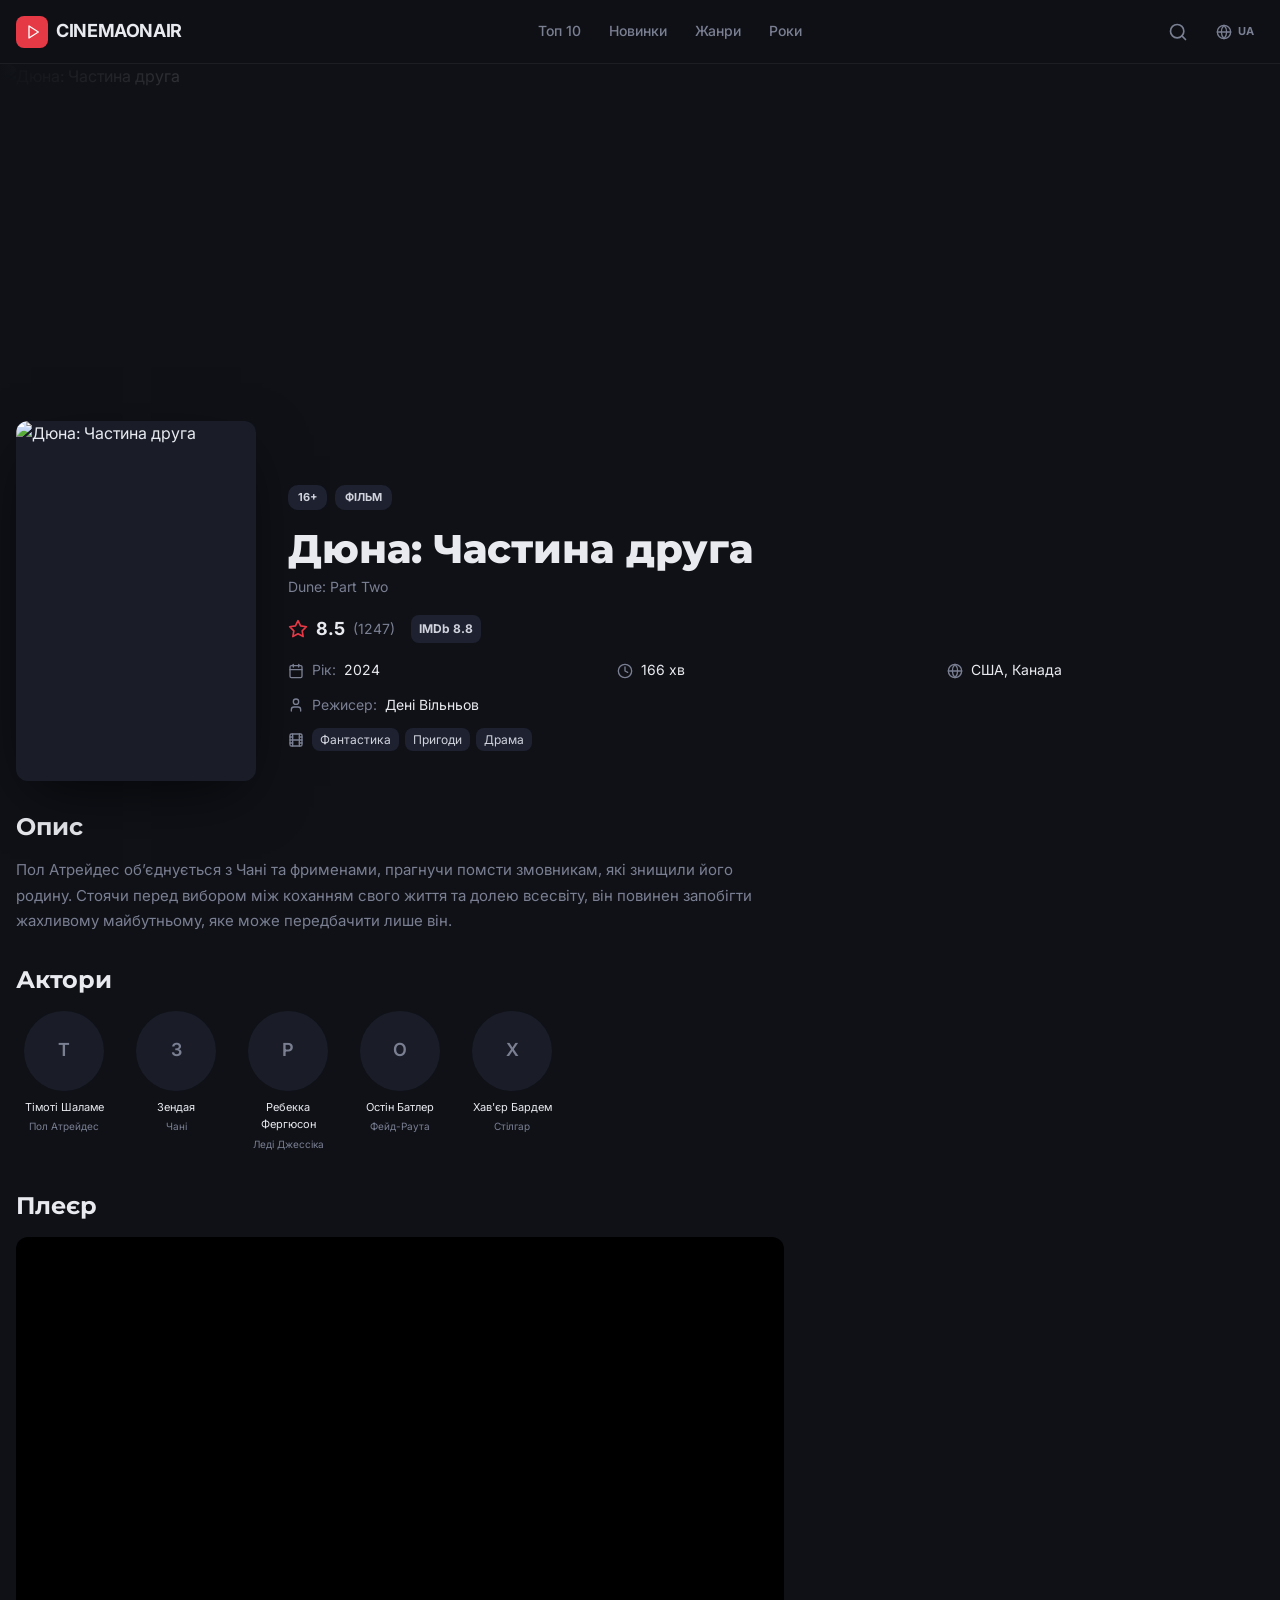
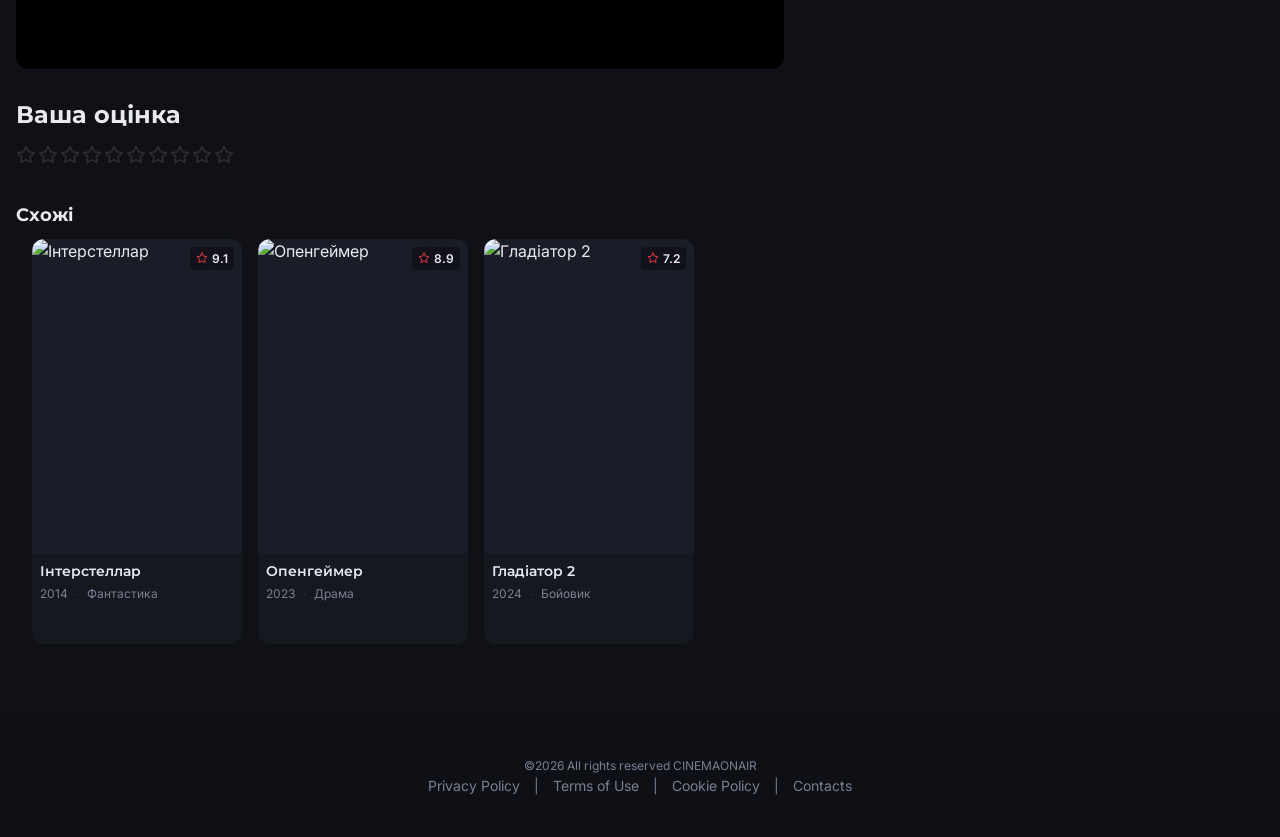
==== movie.html @ 74c62748 "Initial commit" ====
<!DOCTYPE html>
<html lang="uk">
<head>
  <meta charset="UTF-8">
  <meta name="viewport" content="width=device-width, initial-scale=1.0">
  <title>Дюна: Частина друга — CinemaUA</title>
  <meta name="description" content="Пол Атрейдес обʼєднується з Чані та фрименами, прагнучи помсти змовникам, які знищили його родину.">
  <meta property="og:image" content="https://image.tmdb.org/t/p/original/628Dep6AxEtDxjZoGP78TsOxYbK.jpg">
  <link rel="stylesheet" href="css/style.css">
</head>
<body>

<!-- SVG  -->
<svg xmlns="http://www.w3.org/2000/svg" style="display:none">
  <symbol id="icon-play" viewBox="0 0 24 24" fill="none" stroke="currentColor" stroke-width="2" stroke-linecap="round" stroke-linejoin="round"><polygon points="6 3 20 12 6 21 6 3"/></symbol>
  <symbol id="icon-star" viewBox="0 0 24 24" fill="none" stroke="currentColor" stroke-width="2" stroke-linecap="round" stroke-linejoin="round"><polygon points="12 2 15.09 8.26 22 9.27 17 14.14 18.18 21.02 12 17.77 5.82 21.02 7 14.14 2 9.27 8.91 8.26 12 2"/></symbol>
  <symbol id="icon-bookmark" viewBox="0 0 24 24" fill="none" stroke="currentColor" stroke-width="2" stroke-linecap="round" stroke-linejoin="round"><path d="m19 21-7-4-7 4V5a2 2 0 0 1 2-2h10a2 2 0 0 1 2 2v16z"/></symbol>
  <symbol id="icon-share" viewBox="0 0 24 24" fill="none" stroke="currentColor" stroke-width="2" stroke-linecap="round" stroke-linejoin="round"><circle cx="18" cy="5" r="3"/><circle cx="6" cy="12" r="3"/><circle cx="18" cy="19" r="3"/><line x1="8.59" x2="15.42" y1="13.51" y2="17.49"/><line x1="15.41" x2="8.59" y1="6.51" y2="10.49"/></symbol>
  <symbol id="icon-calendar" viewBox="0 0 24 24" fill="none" stroke="currentColor" stroke-width="2" stroke-linecap="round" stroke-linejoin="round"><path d="M8 2v4"/><path d="M16 2v4"/><rect width="18" height="18" x="3" y="4" rx="2"/><path d="M3 10h18"/></symbol>
  <symbol id="icon-clock" viewBox="0 0 24 24" fill="none" stroke="currentColor" stroke-width="2" stroke-linecap="round" stroke-linejoin="round"><circle cx="12" cy="12" r="10"/><polyline points="12 6 12 12 16 14"/></symbol>
  <symbol id="icon-globe" viewBox="0 0 24 24" fill="none" stroke="currentColor" stroke-width="2" stroke-linecap="round" stroke-linejoin="round"><circle cx="12" cy="12" r="10"/><path d="M12 2a14.5 14.5 0 0 0 0 20 14.5 14.5 0 0 0 0-20"/><path d="M2 12h20"/></symbol>
  <symbol id="icon-user" viewBox="0 0 24 24" fill="none" stroke="currentColor" stroke-width="2" stroke-linecap="round" stroke-linejoin="round"><path d="M19 21v-2a4 4 0 0 0-4-4H9a4 4 0 0 0-4 4v2"/><circle cx="12" cy="7" r="4"/></symbol>
  <symbol id="icon-film" viewBox="0 0 24 24" fill="none" stroke="currentColor" stroke-width="2" stroke-linecap="round" stroke-linejoin="round"><rect width="18" height="18" x="3" y="3" rx="2"/><path d="M7 3v18"/><path d="M3 7.5h4"/><path d="M3 12h18"/><path d="M3 16.5h4"/><path d="M17 3v18"/><path d="M17 7.5h4"/><path d="M17 16.5h4"/></symbol>
  <symbol id="icon-chevron-right" viewBox="0 0 24 24" fill="none" stroke="currentColor" stroke-width="2" stroke-linecap="round" stroke-linejoin="round"><path d="m9 18 6-6-6-6"/></symbol>
  <symbol id="icon-search" viewBox="0 0 24 24" fill="none" stroke="currentColor" stroke-width="2" stroke-linecap="round" stroke-linejoin="round"><circle cx="11" cy="11" r="8"/><path d="m21 21-4.3-4.3"/></symbol>
  <symbol id="icon-menu" viewBox="0 0 24 24" fill="none" stroke="currentColor" stroke-width="2" stroke-linecap="round" stroke-linejoin="round"><line x1="4" x2="20" y1="12" y2="12"/><line x1="4" x2="20" y1="6" y2="6"/><line x1="4" x2="20" y1="18" y2="18"/></symbol>
</svg>

<!-- HEADER  -->
<div id="header-component"></div>

<main class="main">
  <!-- BACKDROP -->
  <div class="movie-backdrop">
    <img src="https://image.tmdb.org/t/p/original/628Dep6AxEtDxjZoGP78TsOxYbK.jpg" alt="Дюна: Частина друга">
    <div class="movie-backdrop-overlay-bt"></div>
    <div class="movie-backdrop-overlay-lr"></div>
  </div>

  <div class="container">
    <div class="movie-detail">
      <!-- Poster -->
      <div class="movie-detail-poster">
        <div class="movie-detail-poster-img">
          <img src="https://image.tmdb.org/t/p/w300/8b8R8l88Qje9dn9OE8PY05Nez7S.jpg" alt="Дюна: Частина друга">
        </div>
      </div>

      <!-- Info -->
      <div class="movie-detail-info">
        <div class="hero-badges">
          <span class="badge badge-secondary">16+</span>
          <span class="badge badge-secondary">Фільм</span>
        </div>

        <h1 class="movie-detail-title">Дюна: Частина друга</h1>
        <p class="movie-detail-original">Dune: Part Two</p>

        <!-- Rating -->
        <div class="movie-detail-rating">
          <div class="movie-detail-rating-star">
            <svg width="20" height="20" style="fill:var(--primary);color:var(--primary)"><use href="#icon-star"/></svg>
            <span class="movie-detail-rating-val">8.5</span>
            <span class="movie-detail-rating-count">(1247)</span>
          </div>
          <span class="imdb-badge">IMDb 8.8</span>
        </div>

        <!-- Meta grid -->
        <div class="movie-meta-grid">
          <div class="movie-meta-item">
            <svg width="16" height="16"><use href="#icon-calendar"/></svg>
            Рік: <span>2024</span>
          </div>
          <div class="movie-meta-item">
            <svg width="16" height="16"><use href="#icon-clock"/></svg>
            <span>166 хв</span>
          </div>
          <div class="movie-meta-item">
            <svg width="16" height="16"><use href="#icon-globe"/></svg>
            <span>США, Канада</span>
          </div>
          <div class="movie-meta-item">
            <svg width="16" height="16"><use href="#icon-user"/></svg>
            Режисер: <span>Дені Вільньов</span>
          </div>
          <div class="movie-meta-item full">
            <svg width="16" height="16"><use href="#icon-film"/></svg>
            <div class="genre-tags">
              <a href="catalog.html?genre=sci-fi" class="genre-tag">Фантастика</a>
              <a href="catalog.html?genre=adventure" class="genre-tag">Пригоди</a>
              <a href="catalog.html?genre=drama" class="genre-tag">Драма</a>
            </div>
          </div>
        </div>

        <!-- Actions 
        <div class="movie-actions">
          <a href="watch.html?id=1" class="btn btn-primary btn-lg">
            <svg width="20" height="20"><use href="#icon-play"/></svg>
            Дивитись
          </a>
          <button class="btn btn-secondary btn-lg" onclick="playTrailer('trailer1')">
            <svg width="20" height="20"><use href="#icon-play"/></svg>
            Трейлер
          </button>
          <button class="btn btn-ghost btn-icon" onclick="addBookmark(1)">
            <svg width="20" height="20"><use href="#icon-bookmark"/></svg>
          </button>
          <button class="btn btn-ghost btn-icon" onclick="shareMovie(1)">
            <svg width="20" height="20"><use href="#icon-share"/></svg>
          </button>
        </div> -->
      </div>
    </div>

    <!-- DESCRIPTION -->
    <div class="movie-description mt-8 space-y-8">
      <div>
        <h2 class="section-title" style="margin-bottom:1rem">Опис</h2>
        <p class="movie-desc-text">Пол Атрейдес обʼєднується з Чані та фрименами, прагнучи помсти змовникам, які знищили його родину. Стоячи перед вибором між коханням свого життя та долею всесвіту, він повинен запобігти жахливому майбутньому, яке може передбачити лише він.</p>
      </div>

      <!-- ACTORS -->
      <div>
        <h2 class="section-title" style="margin-bottom:1rem">Актори</h2>
        <div class="actors-scroll scrollbar-hide">
          <div class="actor-card">
            <div class="actor-photo"><div class="actor-photo-placeholder">Т</div></div>
            <p class="actor-name line-clamp-2">Тімоті Шаламе</p>
            <p class="actor-role">Пол Атрейдес</p>
          </div>
          <div class="actor-card">
            <div class="actor-photo"><div class="actor-photo-placeholder">З</div></div>
            <p class="actor-name line-clamp-2">Зендая</p>
            <p class="actor-role">Чані</p>
          </div>
          <div class="actor-card">
            <div class="actor-photo"><div class="actor-photo-placeholder">Р</div></div>
            <p class="actor-name line-clamp-2">Ребекка Фергюсон</p>
            <p class="actor-role">Леді Джессіка</p>
          </div>
          <div class="actor-card">
            <div class="actor-photo"><div class="actor-photo-placeholder">О</div></div>
            <p class="actor-name line-clamp-2">Остін Батлер</p>
            <p class="actor-role">Фейд-Раута</p>
          </div>
          <div class="actor-card">
            <div class="actor-photo"><div class="actor-photo-placeholder">Х</div></div>
            <p class="actor-name line-clamp-2">Хав'єр Бардем</p>
            <p class="actor-role">Стілгар</p>
          </div>
        </div>
      </div>
<!-- PLAYER -->
      <div>
        <h2 class="section-title" style="margin-bottom:1rem">Плеєр</h2>
      
        <div class="video-player">
          <iframe
            src="https://www.youtube.com/embed/Way9Dexny3w"
            title="Movie player"
            frameborder="0"
            allow="accelerometer; autoplay; clipboard-write; encrypted-media; gyroscope; picture-in-picture"
            allowfullscreen>
          </iframe>
        </div>
      
      </div>
      <!-- USER RATING -->
      <div>
        <h2 class="section-title" style="margin-bottom:1rem">Ваша оцінка</h2>
        <div class="rating-stars">
          <div class="rating-stars-row" id="userRating">
            <button class="rating-star interactive" data-value="1" onclick="rateMovie(1, 1)"><svg width="24" height="24"><use href="#icon-star"/></svg></button>
            <button class="rating-star interactive" data-value="2" onclick="rateMovie(1, 2)"><svg width="24" height="24"><use href="#icon-star"/></svg></button>
            <button class="rating-star interactive" data-value="3" onclick="rateMovie(1, 3)"><svg width="24" height="24"><use href="#icon-star"/></svg></button>
            <button class="rating-star interactive" data-value="4" onclick="rateMovie(1, 4)"><svg width="24" height="24"><use href="#icon-star"/></svg></button>
            <button class="rating-star interactive" data-value="5" onclick="rateMovie(1, 5)"><svg width="24" height="24"><use href="#icon-star"/></svg></button>
            <button class="rating-star interactive" data-value="6" onclick="rateMovie(1, 6)"><svg width="24" height="24"><use href="#icon-star"/></svg></button>
            <button class="rating-star interactive" data-value="7" onclick="rateMovie(1, 7)"><svg width="24" height="24"><use href="#icon-star"/></svg></button>
            <button class="rating-star interactive" data-value="8" onclick="rateMovie(1, 8)"><svg width="24" height="24"><use href="#icon-star"/></svg></button>
            <button class="rating-star interactive" data-value="9" onclick="rateMovie(1, 9)"><svg width="24" height="24"><use href="#icon-star"/></svg></button>
            <button class="rating-star interactive" data-value="10" onclick="rateMovie(1, 10)"><svg width="24" height="24"><use href="#icon-star"/></svg></button>
          </div>
        </div>
      </div>

      <!-- SIMILAR -->
      <div class="movie-row">
        <div class="movie-row-header">
          <h2 class="movie-row-title">Схожі</h2>
        </div>
        <div class="movie-row-scroll scrollbar-hide">
          <a href="movie.html?id=5" class="movie-card">
            <div class="movie-card-poster">
              <img src="https://image.tmdb.org/t/p/w300/vpnVM9B6NMmQpWeZvzLvDESb2QY.jpg" alt="Інтерстеллар" loading="lazy">
              <div class="movie-card-overlay"><div class="movie-card-play"><svg><use href="#icon-play"/></svg></div></div>
              <span class="movie-card-quality">4K</span>
              <span class="movie-card-rating"><svg><use href="#icon-star"/></svg> 9.1</span>
            </div>
            <div class="movie-card-info">
              <h3 class="movie-card-title line-clamp-2">Інтерстеллар</h3>
              <div class="movie-card-meta"><span>2014</span><span class="dot">&middot;</span><span>Фантастика</span></div>
            </div>
          </a>
          <a href="movie.html?id=2" class="movie-card">
            <div class="movie-card-poster">
              <img src="https://image.tmdb.org/t/p/w300/kDp1vUBnMpe8ak4rjgl3cLELqjU.jpg" alt="Опенгеймер" loading="lazy">
              <div class="movie-card-overlay"><div class="movie-card-play"><svg><use href="#icon-play"/></svg></div></div>
              <span class="movie-card-quality">4K</span>
              <span class="movie-card-rating"><svg><use href="#icon-star"/></svg> 8.9</span>
            </div>
            <div class="movie-card-info">
              <h3 class="movie-card-title line-clamp-2">Опенгеймер</h3>
              <div class="movie-card-meta"><span>2023</span><span class="dot">&middot;</span><span>Драма</span></div>
            </div>
          </a>
          <a href="movie.html?id=4" class="movie-card">
            <div class="movie-card-poster">
              <img src="https://image.tmdb.org/t/p/w300/8cdWjvZQUExUUTzyp4t6EDMubfO.jpg" alt="Гладіатор 2" loading="lazy">
              <div class="movie-card-overlay"><div class="movie-card-play"><svg><use href="#icon-play"/></svg></div></div>
              <span class="movie-card-quality">720p</span>
              <span class="movie-card-rating"><svg><use href="#icon-star"/></svg> 7.2</span>
            </div>
            <div class="movie-card-info">
              <h3 class="movie-card-title line-clamp-2">Гладіатор 2</h3>
              <div class="movie-card-meta"><span>2024</span><span class="dot">&middot;</span><span>Бойовик</span></div>
            </div>
          </a>
        </div>
      </div>
    </div>
  </div>
</main>

<!-- FOOTER -->
<div id="footer-component"></div>

<script src="js/components.js"></script>
<script src="js/i18n.js"></script>
<script>
function rateMovie(movieId, rating) {
  const stars = document.querySelectorAll('#userRating .rating-star');
  stars.forEach((star, i) => star.classList.toggle('filled', i < rating));
}
function playTrailer(id) { /*  open trailer modal */ }
function addBookmark(id) { /* POST /api/bookmarks */ }
function shareMovie(id) {
  if (navigator.share) navigator.share({ url: location.href });
  else navigator.clipboard.writeText(location.href);
}
</script>
</body>
</html>
---- css/style.css ----
@import url('https://fonts.googleapis.com/css2?family=Inter:wght@300;400;500;600;700;800;900&family=Montserrat:wght@600;700;800;900&display=swap');


:root {
  --bg: #0f1117;
  --bg-rgb: 15, 17, 23;
  --fg: #e8eaf0;
  --card: #161820;
  --card-fg: #e8eaf0;
  --primary: #e63946;
  --primary-fg: #ffffff;
  --secondary: #1e2130;
  --secondary-fg: #d0d3dc;
  --muted: #1a1d28;
  --muted-fg: #7a7f92;
  --accent: #242838;
  --accent-fg: #e8eaf0;
  --border: #242838;
  --ring: #e63946;
  --radius: 0.75rem;
  --shadow-card: 0 8px 32px -8px rgba(0,0,0,0.5);
  --shadow-glow: 0 0 30px -5px rgba(230,57,70,0.3);
}

/* 
   Reset & Base
    */
*, *::before, *::after { box-sizing: border-box; margin: 0; padding: 0; border: 0; }
html { scroll-behavior: smooth; -webkit-text-size-adjust: 100%; }
body {
  font-family: 'Inter', system-ui, -apple-system, sans-serif;
  background: var(--bg);
  color: var(--fg);
  line-height: 1.6;
  -webkit-font-smoothing: antialiased;
  -moz-osx-font-smoothing: grayscale;
  min-height: 100vh;
}
body{
min-height:100vh;
display:flex;
flex-direction:column;
}

.main{
flex:1;
}
h1,h2,h3,h4,h5,h6 { font-family: 'Montserrat','Inter',system-ui,sans-serif; line-height: 1.2; }
a { color: inherit; text-decoration: none; }
img { display: block; max-width: 100%; height: auto; }
button { cursor: pointer; font: inherit; color: inherit; background: none; border: none; }
input, textarea, select { font: inherit; color: inherit; }
ul, ol { list-style: none; }

/*
   Utility Classes
*/
.container {
  width: 100%;
  max-width: 1400px;
  margin: 0 auto;
  padding: 0 1rem;
}
.sr-only {
  position: absolute; width: 1px; height: 1px; overflow: hidden;
  clip: rect(0,0,0,0); white-space: nowrap; border: 0;
}
.line-clamp-2 {
  display: -webkit-box; -webkit-line-clamp: 2;
  -webkit-box-orient: vertical; overflow: hidden;
}
.line-clamp-3 {
  display: -webkit-box; -webkit-line-clamp: 3;
  -webkit-box-orient: vertical; overflow: hidden;
}
.scrollbar-hide { -ms-overflow-style: none; scrollbar-width: none; }
.scrollbar-hide::-webkit-scrollbar { display: none; }
.text-shadow { text-shadow: 0 2px 10px rgba(0,0,0,0.7); }
.truncate { overflow: hidden; text-overflow: ellipsis; white-space: nowrap; }

/* 
   Animations
    */
@keyframes fadeIn {
  from { opacity: 0; transform: translateY(8px); }
  to { opacity: 1; transform: translateY(0); }
}
@keyframes slideUp {
  from { opacity: 0; transform: translateY(20px); }
  to { opacity: 1; transform: translateY(0); }
}
.animate-fade-in { animation: fadeIn 0.4s ease-out; }
.animate-slide-up { animation: slideUp 0.5s ease-out; }

/* 
   Buttons
 */
.btn {
  display: inline-flex; align-items: center; justify-content: center; gap: 0.5rem;
  padding: 0.625rem 1.25rem; border-radius: calc(var(--radius) - 2px);
  font-size: 0.875rem; font-weight: 600; white-space: nowrap;
  transition: background 0.2s, opacity 0.2s, transform 0.15s;
}
.btn:active { transform: scale(0.97); }
.btn-primary { background: var(--primary); color: var(--primary-fg); }
.btn-primary:hover { opacity: 0.9; }
.btn-secondary { background: var(--secondary); color: var(--secondary-fg); }
.btn-secondary:hover { background: var(--accent); }
.btn-ghost { background: transparent; color: var(--muted-fg); }
.btn-ghost:hover { background: var(--accent); color: var(--fg); }
.btn-lg { padding: 0.75rem 1.75rem; font-size: 1rem; }
.btn-sm { padding: 0.375rem 0.75rem; font-size: 0.8125rem; }
.btn-icon {
  width: 2.5rem; height: 2.5rem; padding: 0;
  border-radius: calc(var(--radius) - 2px);
}

/* 
   Header
   */
.header {
  position: fixed; top: 0; left: 0; right: 0; z-index: 50;
  background: rgba(var(--bg-rgb), 0.9);
  backdrop-filter: blur(20px); -webkit-backdrop-filter: blur(20px);
  border-bottom: 1px solid rgba(255,255,255,0.06);
  height: 3.5rem;
}
@media (max-width:768px){

.header{
background: var(--bg);
backdrop-filter:none;
-webkit-backdrop-filter:none;
}

}
.header .container {
  display: flex; align-items: center; justify-content: space-between; height: 100%;
}
.header-logo {
  display: flex; align-items: center; gap: 0.5rem; flex-shrink: 0;
}
.header-logo-icon {
  width: 2rem; height: 2rem; border-radius: 0.5rem; background: var(--primary);
  display: flex; align-items: center; justify-content: center;
}
.header-logo-icon svg { width: 1rem; height: 1rem; color: var(--primary-fg); fill: var(--primary-fg); margin-left: 2px; }
.header-logo-text {
  font-size: 1.125rem; font-weight: 700; color: var(--fg);
  letter-spacing: -0.02em; display: none;
}
.header-nav { display: none; align-items: center; gap: 0.25rem; }
.header-nav a {
  padding: 0.5rem 0.75rem; border-radius: calc(var(--radius) - 2px);
  font-size: 0.875rem; font-weight: 500; color: var(--muted-fg);
  transition: color 0.2s, background 0.2s;
}
.header-nav a:hover, .header-nav a.active { color: var(--fg); background: var(--accent); }
.header-nav a.active { color: var(--primary); background: rgba(230,57,70,0.1); }
.header-actions { display: flex; align-items: center; gap: 0.5rem; }
.lang-btn {
  display: flex; align-items: center; gap: 0.375rem; padding: 0.375rem 0.625rem;
  border-radius: calc(var(--radius) - 2px); font-size: 0.6875rem; font-weight: 700;
  text-transform: uppercase; color: var(--muted-fg); transition: color 0.2s, background 0.2s;
}
.lang-btn:hover { color: var(--fg); background: var(--accent); }
.lang-btn svg { width: 1rem; height: 1rem; }
.mobile-menu-btn { display: flex; }

/* Search bar */
.search-bar {
  border-top: 1px solid rgba(255,255,255,0.06);
  background: rgba(var(--bg-rgb), 0.95);
  backdrop-filter: blur(20px);
  padding: 0.75rem 0;
}
.search-bar-input {
  width: 100%; height: 2.75rem; padding: 0 1rem 0 2.75rem;
  border-radius: var(--radius); background: var(--secondary);
  border: none; color: var(--fg); font-size: 0.875rem;
  outline: none;
}
.search-bar-input::placeholder { color: var(--muted-fg); }
.search-bar-input:focus { box-shadow: 0 0 0 2px rgba(230,57,70,0.3); }
.search-bar-wrap { position: relative; }
.search-bar-wrap svg {
  position: absolute; left: 0.75rem; top: 50%; transform: translateY(-50%);
  width: 1.25rem; height: 1.25rem; color: var(--muted-fg);
}

/* Mobile menu */
.mobile-menu {
  display: none; border-top: 1px solid rgba(255,255,255,0.06);
  background: rgba(var(--bg-rgb), 0.95);
  backdrop-filter: blur(20px);
}
.mobile-menu.open { display: block; animation: fadeIn 0.3s ease-out; }
.mobile-menu nav { padding: 1rem; display: flex; flex-direction: column; gap: 0.25rem; }
.mobile-menu a {
  padding: 0.75rem 1rem; border-radius: var(--radius);
  font-size: 0.875rem; font-weight: 500; color: var(--muted-fg);
  transition: color 0.2s, background 0.2s;
}
.mobile-menu a:hover { color: var(--fg); background: var(--accent); }
.mobile-menu a.active { color: var(--primary); background: rgba(230,57,70,0.1); }

@media (min-width: 640px) {
  .header-logo-text { display: block; }
}
@media (min-width: 768px) {
  .header { height: 4rem; }
}
@media (min-width: 1024px) {
  .header-nav { display: flex; }
  .mobile-menu-btn { display: none; }
}

/* 
   Main content offset
  */
.main { padding-top: 3.5rem; }
@media (min-width: 768px) { .main { padding-top: 4rem; } }

/* 
   Hero Section
   */
.hero {
     position: relative;
     width: 100%;
     overflow: hidden;
     min-height: 520px;
   }
   @media (max-width:768px){
   
   .hero{
     min-height: 70vh;
   }
   
   }
   .hero-content{
     padding-top: 60px;
   }
.hero-img {
  position: absolute; inset: 0; width: 100%; height: 100%; object-fit: cover;
}
.hero-overlay-lr {
  position: absolute; inset: 0;
  background: linear-gradient(to right, var(--bg) 0%, rgba(var(--bg-rgb),0.6) 40%, transparent 100%);
}
.hero-overlay-bt {
  position: absolute; inset: 0;
  background: linear-gradient(to top, var(--bg) 0%, transparent 50%, rgba(var(--bg-rgb),0.3) 100%);
}
.hero-content {
  position: absolute; inset: 0; display: flex; align-items: flex-end;
  padding-bottom: 2rem;
}
.hero-inner { max-width: 40rem; }
.hero-inner > * + * { margin-top: 0.75rem; }
.hero-badges { display: flex; align-items: center; gap: 0.5rem; flex-wrap: wrap; }
.badge {
  display: inline-flex; align-items: center; gap: 0.25rem;
  padding: 0.25rem 0.625rem; border-radius: calc(var(--radius) - 2px);
  font-size: 0.6875rem; font-weight: 700; text-transform: uppercase;
}
.badge-primary { background: var(--primary); color: var(--primary-fg); }
.badge-secondary { background: var(--secondary); color: var(--secondary-fg); }
.badge-rating svg { width: 0.875rem; height: 0.875rem; color: var(--primary); fill: var(--primary); }
.hero-title {
  font-size: 1.5rem; font-weight: 800; color: var(--fg);
  line-height: 1.15; text-shadow: 0 2px 10px rgba(0,0,0,0.7);
}
.hero-meta {
  display: flex; align-items: center; gap: 0.75rem; flex-wrap: wrap;
  font-size: 0.875rem; color: var(--muted-fg);
}
.hero-meta .dot { color: var(--border); }
.hero-desc {
  font-size: 0.875rem; color: var(--muted-fg); max-width: 32rem;
}
.hero-actions { display: flex; align-items: center; gap: 0.75rem; padding-top: 0.5rem; }

@media (min-width: 768px) {
  .hero { aspect-ratio: 21/9; }
  .hero-content { padding-bottom: 4rem; }
  .hero-title { font-size: 2.25rem; }
  .hero-inner > * + * { margin-top: 1rem; }
}
@media (min-width: 1024px) {
  .hero-content { padding-bottom: 5rem; }
  .hero-title { font-size: 3rem; }
  .hero-desc { font-size: 1rem; }
}

/* 
   Movie Card
 */
.movie-card {
  display: block; position: relative; border-radius: var(--radius);
  overflow: hidden; background: var(--card);
  transition: transform 0.3s, z-index 0s;
}
.movie-card:hover { transform: scale(1.03); z-index: 10; }
.movie-card-poster {
  position: relative; overflow: hidden; background: var(--muted);
  aspect-ratio: 2/3;
}
.movie-card-poster img {
  width: 100%; height: 100%; object-fit: cover;
  transition: transform 0.5s;
}
.movie-card:hover .movie-card-poster img { transform: scale(1.1); }
.movie-card-overlay {
  position: absolute; inset: 0; opacity: 0;
  background: linear-gradient(to top, var(--bg), rgba(var(--bg-rgb),0.2), transparent);
  display: flex; align-items: center; justify-content: center;
  transition: opacity 0.3s;
}
.movie-card:hover .movie-card-overlay { opacity: 1; }
.movie-card-play {
  width: 3rem; height: 3rem; border-radius: 50%;
  background: rgba(230,57,70,0.9); display: flex;
  align-items: center; justify-content: center;
  backdrop-filter: blur(8px);
}
.movie-card-play svg { width: 1.25rem; height: 1.25rem; color: #fff; fill: #fff; margin-left: 2px; }
.movie-card-quality {
  position: absolute; top: 0.5rem; left: 0.5rem;
  padding: 0.125rem 0.5rem; border-radius: 0.25rem;
  font-size: 0.625rem; font-weight: 700; text-transform: uppercase;
  background: var(--primary); color: var(--primary-fg);
}
.movie-card-rating {
  position: absolute; top: 0.5rem; right: 0.5rem;
  display: flex; align-items: center; gap: 0.25rem;
  padding: 0.125rem 0.375rem; border-radius: 0.25rem;
  background: rgba(var(--bg-rgb),0.8); backdrop-filter: blur(8px);
  font-size: 0.75rem; font-weight: 600;
}
.movie-card-rating svg { width: 0.75rem; height: 0.75rem; color: var(--primary); fill: var(--primary); }
.movie-card-bookmark {
  position: absolute; bottom: 0.5rem; right: 0.5rem;
  width: 2rem; height: 2rem; border-radius: 50%;
  background: rgba(var(--bg-rgb),0.6); backdrop-filter: blur(8px);
  display: flex; align-items: center; justify-content: center;
  opacity: 0; transition: opacity 0.3s;
}
.movie-card:hover .movie-card-bookmark { opacity: 1; }
.movie-card-bookmark:hover { background: rgba(230,57,70,0.8); }
.movie-card-bookmark svg { width: 1rem; height: 1rem; }
.movie-card-info{
  padding:0.5rem;
  height:90px;          /* фиксированная высота блока текста */
  display:flex;
  flex-direction:column;
  justify-content:flex-start;
}
.movie-card-title{
  font-size:0.875rem;
  font-weight:600;
  line-height:1.3;

  overflow:hidden;
  word-break:break-word;
}
.movie-card-title.sm { font-size: 0.75rem; }
.movie-card-meta {
  display: flex; align-items: center; gap: 0.5rem;
  margin-top: 0.25rem; font-size: 0.75rem; color: var(--muted-fg);
}
.movie-card-meta .dot { color: rgba(255,255,255,0.15); }

/* 
   Movie Grid
 */
.movie-grid {
  display: grid; gap: 0.75rem;
  grid-template-columns: repeat(2, 1fr);
}
@media (min-width: 640px) { .movie-grid { grid-template-columns: repeat(3, 1fr); } }
@media (min-width: 768px) { .movie-grid { grid-template-columns: repeat(4, 1fr); gap: 1rem; } }
@media (min-width: 1024px) { .movie-grid { grid-template-columns: repeat(5, 1fr); } }

/* 
   Movie Row (horizontal scroll)
   */
.movie-row + .movie-row { margin-top: 2.5rem; }
.movie-row-header {
  display: flex; align-items: center; justify-content: space-between;
  margin-bottom: 0.75rem;
}
.movie-row-title { font-size: 1.125rem; font-weight: 700; color: var(--fg); }
.movie-row-link {
  display: flex; align-items: center; gap: 0.25rem;
  font-size: 0.875rem; font-weight: 500; color: var(--primary);
  transition: opacity 0.2s;
}
.movie-row-link:hover { opacity: 0.8; }
.movie-row-link svg { width: 1rem; height: 1rem; }
.movie-row-scroll {
  display: flex; gap: 0.75rem; overflow-x: auto;
  padding-bottom: 0.5rem;
  margin: 0 -1rem; padding-left: 1rem; padding-right: 1rem;
}
.movie-row-scroll {
  display:flex;
  gap:1rem;
  overflow-x:auto;
  padding-bottom:0.5rem;
  margin:0;
}

.movie-row-scroll .movie-card{
  flex-shrink:0;
  width:220px;
}

@media (min-width:640px){
  .movie-row-scroll .movie-card{
    width:240px;
  }
}

@media (min-width:768px){
  .movie-row-scroll .movie-card{
    width:260px;
  }
}

  .movie-row-scroll .movie-card { 
    width: 210px; 
  }

  .movie-row + .movie-row { 
    margin-top: 3.5rem; 
  }
}
/* 
   Section Headers
    */
.section-header {
  display: flex; align-items: center; justify-content: space-between;
  margin-bottom: 1rem;
}
.section-title { font-size: 1.25rem; font-weight: 700; color: var(--fg); }
@media (min-width: 768px) { .section-title { font-size: 1.5rem; } }

/*
   Filters
    */
.filters { display: flex; flex-direction: column; gap: 1rem; }

/* Type tabs */
.type-tabs {
  display: flex; align-items: center; gap: 0.5rem;
  overflow-x: auto; padding-bottom: 0.25rem;
}
.type-tab {
  display: flex; align-items: center; gap: 0.5rem;
  padding: 0.5rem 1rem; border-radius: var(--radius);
  font-size: 0.875rem; font-weight: 500; white-space: nowrap;
  background: var(--secondary); color: var(--secondary-fg);
  transition: background 0.2s, color 0.2s;
}
.type-tab:hover { background: var(--accent); }
.type-tab.active { background: var(--primary); color: var(--primary-fg); }
.type-tab svg { width: 1rem; height: 1rem; }

/* Sort + toggle row */
.filters-toolbar {
  display: flex; align-items: center; justify-content: space-between; gap: 0.75rem;
}
.filters-count {
  font-size: 0.875rem; color: var(--muted-fg); display: none;
}
@media (min-width: 640px) { .filters-count { display: inline; } }

/* Filter selects grid */
.filters-grid {
  display: none; grid-template-columns: repeat(2, 1fr); gap: 0.75rem;
}
.filters-grid.expanded { display: grid; }
@media (min-width: 1024px) { .filters-grid { display: grid; grid-template-columns: repeat(4, 1fr); } }

.filter-group { display: flex; flex-direction: column; gap: 0.375rem; }
.filter-label {
  display: flex; align-items: center; gap: 0.375rem;
  font-size: 0.6875rem; font-weight: 500; color: var(--muted-fg);
  padding-left: 0.25rem;
}
.filter-label svg { width: 0.75rem; height: 0.75rem; }

.filter-select {
  width: 100%; height: 2.5rem; padding: 0 2rem 0 0.75rem;
  border-radius: calc(var(--radius) - 2px); background: var(--secondary);
  color: var(--secondary-fg); font-size: 0.875rem; border: none;
  outline: none; cursor: pointer;
  -webkit-appearance: none; -moz-appearance: none; appearance: none;
  background-image: url("data:image/svg+xml,%3Csvg xmlns='http://www.w3.org/2000/svg' width='16' height='16' viewBox='0 0 24 24' fill='none' stroke='%237a7f92' stroke-width='2'%3E%3Cpath d='m6 9 6 6 6-6'/%3E%3C/svg%3E");
  background-repeat: no-repeat; background-position: right 0.5rem center;
}
.filter-select:focus { box-shadow: 0 0 0 2px rgba(230,57,70,0.3); }

/* Active filter tags */
.filter-tags { display: flex; align-items: center; gap: 0.5rem; flex-wrap: wrap; }
.filter-tag {
  display: flex; align-items: center; gap: 0.375rem;
  padding: 0.25rem 0.625rem; border-radius: calc(var(--radius) - 2px);
  background: rgba(230,57,70,0.1); color: var(--primary);
  font-size: 0.75rem; font-weight: 500;
}
.filter-tag svg { width: 0.75rem; height: 0.75rem; }
.filter-tag-close { cursor: pointer; opacity: 0.7; }
.filter-tag-close:hover { opacity: 1; }

/* 
   Pagination
   */
.pagination {
  display: flex; align-items: center; justify-content: center;
  gap: 0.375rem; padding-top: 1.5rem;
}
.page-btn {
  width: 2.25rem; height: 2.25rem; border-radius: calc(var(--radius) - 2px);
  display: flex; align-items: center; justify-content: center;
  font-size: 0.875rem; font-weight: 500;
  background: transparent; color: var(--muted-fg);
  transition: background 0.2s, color 0.2s;
}
.page-btn:hover { background: var(--accent); color: var(--fg); }
.page-btn.active { background: var(--primary); color: var(--primary-fg); }
.page-btn:disabled { opacity: 0.3; pointer-events: none; }
.page-dots { padding: 0 0.5rem; color: var(--muted-fg); }

/* 
   Movie Detail Page
    */
.movie-backdrop {
  position: relative; width: 100%; overflow: hidden;
  aspect-ratio: 21/9;
}
.movie-backdrop img { position: absolute; inset: 0; width: 100%; height: 100%; object-fit: cover; }
.movie-backdrop-overlay-bt {
  position: absolute; inset: 0;
  background: linear-gradient(to top, var(--bg) 0%, rgba(var(--bg-rgb),0.6) 50%, rgba(var(--bg-rgb),0.3) 100%);
}
.movie-backdrop-overlay-lr {
  position: absolute; inset: 0;
  background: linear-gradient(to right, var(--bg) 0%, rgba(var(--bg-rgb),0.4) 40%, transparent 100%);
}

.movie-detail {
  position: relative; z-index: 10; margin-top: -8rem;
  display: flex; flex-direction: column; gap: 1.5rem;
}
.movie-detail-poster {
  flex-shrink: 0; width: 180px; margin: 0 auto;
}
.movie-detail-poster-img {
  aspect-ratio: 2/3; border-radius: 0.75rem; overflow: hidden;
  box-shadow: 0 20px 60px -15px rgba(0,0,0,0.7); background: var(--muted);
}
.movie-detail-poster-img img { width: 100%; height: 100%; object-fit: cover; }
.movie-detail-info { flex: 1; padding-top: 1rem; }
.movie-detail-info > * + * { margin-top: 1rem; }
.movie-detail-title {
  font-size: 1.5rem; font-weight: 800; color: var(--fg); line-height: 1.15;
}
.movie-detail-original { font-size: 0.875rem; color: var(--muted-fg); margin-top: 0.25rem; }
.movie-detail-rating {
  display: flex; align-items: center; gap: 1rem; flex-wrap: wrap;
}
.movie-detail-rating-star {
  display: flex; align-items: center; gap: 0.5rem;
}
.movie-detail-rating-star svg { width: 1.25rem; height: 1.25rem; color: var(--primary); fill: var(--primary); }
.movie-detail-rating-val { font-size: 1.125rem; font-weight: 700; color: var(--fg); }
.movie-detail-rating-count { font-size: 0.875rem; color: var(--muted-fg); }
.imdb-badge {
  padding: 0.25rem 0.5rem; border-radius: calc(var(--radius) - 4px);
  background: var(--secondary); font-size: 0.75rem; font-weight: 700;
  color: var(--secondary-fg);
}

/* Meta grid */
.movie-meta-grid {
  display: grid; grid-template-columns: 1fr 1fr; gap: 0.75rem;
  font-size: 0.875rem;
}
.movie-meta-item {
  display: flex; align-items: center; gap: 0.5rem; color: var(--muted-fg);
}
.movie-meta-item svg { width: 1rem; height: 1rem; flex-shrink: 0; }
.movie-meta-item span { color: var(--fg); }
.movie-meta-item.full { grid-column: 1 / -1; }

/* Genre tags */
.genre-tags { display: flex; align-items: center; gap: 0.375rem; flex-wrap: wrap; }
.genre-tag {
  padding: 0.125rem 0.5rem; border-radius: calc(var(--radius) - 4px);
  background: var(--secondary); font-size: 0.75rem; color: var(--secondary-fg);
  transition: background 0.2s;
}
.genre-tag:hover { background: var(--accent); }

/* Actions */
.movie-actions { display: flex; align-items: center; gap: 0.75rem; padding-top: 0.5rem; }

/* Description */
.movie-description { max-width: 48rem; }
.movie-description > * + * { margin-top: 1rem; }
.movie-desc-text { font-size: 0.9375rem; color: var(--muted-fg); line-height: 1.7; }

/* Actors */
.actors-scroll {
  display: flex; gap: 1rem; overflow-x: auto; padding-bottom: 0.5rem;
}
.actor-card { flex-shrink: 0; text-align: center; width: 5rem; }
.actor-photo {
  width: 4rem; height: 4rem; border-radius: 50%; overflow: hidden;
  background: var(--muted); margin: 0 auto;
}
.actor-photo img { width: 100%; height: 100%; object-fit: cover; }
.actor-photo-placeholder {
  width: 100%; height: 100%; display: flex; align-items: center; justify-content: center;
  color: var(--muted-fg); font-size: 1.125rem; font-weight: 600;
}
.actor-name { font-size: 0.6875rem; color: var(--fg); margin-top: 0.5rem; }
.actor-role { font-size: 0.625rem; color: var(--muted-fg); margin-top: 0.125rem; }
@media (min-width: 768px) {
  .actor-card { width: 6rem; }
  .actor-photo { width: 5rem; height: 5rem; }
  .movie-detail { flex-direction: row; gap: 2rem; margin-top: -12rem; }
  .movie-detail-poster { width: 240px; margin: 0; }
  .movie-detail-info { padding-top: 4rem; }
  .movie-detail-title { font-size: 2rem; }
  .movie-meta-grid { grid-template-columns: 1fr 1fr 1fr; }
}
@media (min-width: 1024px) {
  .movie-detail-title { font-size: 2.5rem; }
}

/* 
   Season Tabs & Episodes
  */
.season-tabs {
  display: flex; gap: 0.5rem; overflow-x: auto; padding-bottom: 0.5rem;
}
.season-tab {
  padding: 0.5rem 1rem; border-radius: var(--radius);
  font-size: 0.875rem; font-weight: 500; white-space: nowrap;
  background: var(--secondary); color: var(--secondary-fg);
  transition: background 0.2s, color 0.2s;
}
.season-tab:hover { background: var(--accent); }
.season-tab.active { background: var(--primary); color: var(--primary-fg); }

.episode-list { display: flex; flex-direction: column; gap: 0.5rem; }
.episode-item {
  display: flex; align-items: center; gap: 1rem; padding: 0.75rem;
  border-radius: var(--radius); background: var(--card);
  transition: background 0.2s;
}
.episode-item:hover { background: var(--accent); }
.episode-thumb {
  flex-shrink: 0; width: 7rem; aspect-ratio: 16/9;
  border-radius: calc(var(--radius) - 2px); overflow: hidden;
  background: var(--muted); position: relative;
}
.episode-thumb img { width: 100%; height: 100%; object-fit: cover; }
.episode-thumb-play {
  position: absolute; inset: 0; display: flex; align-items: center;
  justify-content: center; background: rgba(var(--bg-rgb),0.3);
  opacity: 0; transition: opacity 0.2s;
}
.episode-item:hover .episode-thumb-play { opacity: 1; }
.episode-thumb-play svg { width: 1.5rem; height: 1.5rem; color: #fff; fill: #fff; }
.episode-info { flex: 1; min-width: 0; }
.episode-num { font-size: 0.875rem; font-weight: 600; color: var(--fg); }
.episode-title { font-size: 0.875rem; color: var(--muted-fg); }
.episode-dur { font-size: 0.75rem; color: var(--muted-fg); margin-top: 0.25rem; }
@media (min-width: 768px) { .episode-thumb { width: 9rem; } }

/* Episode grid (for watch page) */
.episode-grid {
  display: grid; grid-template-columns: repeat(2, 1fr); gap: 0.5rem;
}
.episode-grid-btn {
  padding: 0.5rem 0.75rem; border-radius: var(--radius);
  font-size: 0.875rem; text-align: center;
  background: var(--secondary); color: var(--secondary-fg);
  transition: background 0.2s, color 0.2s;
}
.episode-grid-btn:hover { background: var(--accent); }
.episode-grid-btn.active { background: var(--primary); color: var(--primary-fg); }
@media (min-width: 640px) { .episode-grid { grid-template-columns: repeat(3, 1fr); } }
@media (min-width: 768px) { .episode-grid { grid-template-columns: repeat(4, 1fr); } }
@media (min-width: 1024px) { .episode-grid { grid-template-columns: repeat(6, 1fr); } }

/* 
   Rating Stars (interactive)
 */
.rating-stars { display: flex; align-items: center; gap: 0.5rem; }
.rating-stars-row { display: flex; align-items: center; gap: 0.125rem; }
.rating-star { transition: transform 0.15s; }
.rating-star.interactive { cursor: pointer; }
.rating-star.interactive:hover { transform: scale(1.1); }
.rating-star svg { width: 1.25rem; height: 1.25rem; color: rgba(255,255,255,0.12); }
.rating-star.filled svg { color: var(--primary); fill: var(--primary); }
.rating-star.lg svg { width: 1.5rem; height: 1.5rem; }
.rating-value { font-weight: 700; color: var(--fg); }
.rating-count { font-size: 0.875rem; color: var(--muted-fg); }
.rating-label { font-size: 0.875rem; color: var(--muted-fg); }

/*
   Comments
*/
.comments-section > * + * { margin-top: 1.5rem; }
.comments-title {
  font-size: 1.125rem; font-weight: 700; color: var(--fg);
  display: flex; align-items: center; gap: 0.5rem;
}
.comments-title svg { width: 1.25rem; height: 1.25rem; color: var(--primary); }
.comments-title-count { font-size: 0.875rem; font-weight: 400; color: var(--muted-fg); }

.comment-form > * + * { margin-top: 0.75rem; }
.comment-textarea {
  width: 100%; padding: 0.75rem 1rem; border-radius: var(--radius);
  background: var(--secondary); border: none; color: var(--fg);
  font-size: 0.875rem; resize: none; outline: none; min-height: 5rem;
}
.comment-textarea::placeholder { color: var(--muted-fg); }
.comment-textarea:focus { box-shadow: 0 0 0 2px rgba(230,57,70,0.3); }
.comment-form-actions { display: flex; justify-content: flex-end; }

.comment-list > * + * { margin-top: 1rem; }
.comment {
  display: flex; gap: 0.75rem; padding: 1rem;
  border-radius: var(--radius); background: rgba(var(--bg-rgb),0.3);
}
.comment-avatar {
  flex-shrink: 0; width: 2.25rem; height: 2.25rem;
  border-radius: 50%; overflow: hidden; background: var(--secondary);
}
.comment-avatar img { width: 100%; height: 100%; object-fit: cover; }
.comment-avatar-placeholder {
  width: 100%; height: 100%; display: flex; align-items: center;
  justify-content: center; font-size: 0.875rem; font-weight: 600;
  color: var(--muted-fg);
}
.comment-body { flex: 1; min-width: 0; }
.comment-body > * + * { margin-top: 0.375rem; }
.comment-header { display: flex; align-items: center; gap: 0.5rem; }
.comment-author { font-size: 0.875rem; font-weight: 600; color: var(--fg); }
.comment-date { font-size: 0.75rem; color: var(--muted-fg); }
.comment-text { font-size: 0.875rem; color: rgba(255,255,255,0.8); }
.comment-actions {
  display: flex; align-items: center; gap: 0.75rem; padding-top: 0.25rem;
}
.comment-action {
  display: flex; align-items: center; gap: 0.25rem;
  font-size: 0.75rem; color: var(--muted-fg);
  transition: color 0.2s;
}
.comment-action:hover { color: var(--fg); }
.comment-action svg { width: 0.875rem; height: 0.875rem; }
.comments-empty {
  text-align: center; padding: 2rem 0;
  font-size: 0.875rem; color: var(--muted-fg);
}

.player-wrap {
  position: relative;
  width: 100%;
  max-width: 72rem;
  margin: 2rem auto 0 auto;   
  aspect-ratio: 16/9;
  background: #000;
  border-radius: var(--radius);
  overflow: hidden;
}


@media (max-width: 768px){

.player-wrap{
  width: calc(100% - 24px);   
  margin: 1.5rem auto 0 auto;
}

}
.player-wrap video { width: 100%; height: 100%; object-fit: contain; }
.player-overlay-play {
  position: absolute; inset: 0; display: flex; align-items: center;
  justify-content: center; background: rgba(0,0,0,0.3); cursor: pointer;
}
.player-play-btn {
  width: 4rem; height: 4rem; border-radius: 50%;
  background: rgba(230,57,70,0.9); display: flex;
  align-items: center; justify-content: center;
  backdrop-filter: blur(8px); transition: transform 0.2s;
}
.player-play-btn:hover { transform: scale(1.1); }
.player-play-btn svg { width: 1.75rem; height: 1.75rem; color: #fff; fill: #fff; margin-left: 3px; }
@media (min-width: 768px) {
  .player-play-btn { width: 5rem; height: 5rem; }
  .player-play-btn svg { width: 2rem; height: 2rem; }
}

.player-controls {
  position: absolute; bottom: 0; left: 0; right: 0;
  background: linear-gradient(to top, rgba(0,0,0,0.9), transparent);
  padding: 0.75rem 1rem;
}
.player-progress {
  width: 100%; height: 0.375rem; background: var(--secondary);
  border-radius: 1rem; cursor: pointer; margin-bottom: 0.75rem;
  position: relative;
}
.player-progress-fill {
  height: 100%; background: var(--primary); border-radius: 1rem;
  position: relative;
}
.player-progress-thumb {
  position: absolute; right: 0; top: 50%; transform: translateY(-50%);
  width: 0.875rem; height: 0.875rem; border-radius: 50%;
  background: var(--primary); box-shadow: 0 0 6px rgba(230,57,70,0.5);
  opacity: 0; transition: opacity 0.2s;
}
.player-progress:hover .player-progress-thumb { opacity: 1; }
.player-controls-row {
  display: flex; align-items: center; justify-content: space-between;
}
.player-controls-left, .player-controls-right {
  display: flex; align-items: center; gap: 0.5rem;
}
.player-ctrl-btn {
  padding: 0.375rem; color: rgba(255,255,255,0.8); transition: color 0.2s;
}
.player-ctrl-btn:hover { color: #fff; }
.player-ctrl-btn svg { width: 1.25rem; height: 1.25rem; }
.player-time { font-size: 0.75rem; color: var(--muted-fg); margin-left: 0.5rem; }
.player-title-bar {
  font-size: 0.75rem; color: rgba(255,255,255,0.8);
  margin-bottom: 0.5rem; overflow: hidden;
  text-overflow: ellipsis; white-space: nowrap;
}

/*
   Categories Grid
   */
.categories-grid {
  display: grid; grid-template-columns: repeat(2, 1fr); gap: 0.75rem;
}
.category-card {
  padding: 1.25rem; border-radius: 0.75rem; overflow: hidden;
  background: var(--card); border: 1px solid rgba(255,255,255,0.04);
  transition: transform 0.2s, border-color 0.2s, background 0.2s;
}
.category-card:hover {
  transform: scale(1.02); background: var(--accent);
  border-color: rgba(230,57,70,0.2);
}
.category-name { font-size: 0.875rem; font-weight: 600; color: var(--fg); transition: color 0.2s; }
.category-card:hover .category-name { color: var(--primary); }
.category-count { font-size: 0.75rem; color: var(--muted-fg); margin-top: 0.25rem; }
@media (min-width: 640px) { .categories-grid { grid-template-columns: repeat(3, 1fr); } }
@media (min-width: 768px) { .categories-grid { grid-template-columns: repeat(4, 1fr); } }
@media (min-width: 1024px) { .categories-grid { grid-template-columns: repeat(5, 1fr); } }

/* 
   Search Page
    */
.search-input-lg {
  width: 100%; height: 3rem; padding: 0 1rem 0 3rem;
  border-radius: 0.75rem; background: var(--card);
  border: 1px solid var(--border); color: var(--fg);
  font-size: 1rem; outline: none;
}
.search-input-lg::placeholder { color: var(--muted-fg); }
.search-input-lg:focus { box-shadow: 0 0 0 2px rgba(230,57,70,0.3); }
@media (min-width: 768px) { .search-input-lg { height: 3.5rem; } }

/* 
   Watch Page Info
 */
.watch-info { display: flex; align-items: flex-start; justify-content: space-between; gap: 1rem; }
.watch-back {
  display: flex; align-items: center; gap: 0.375rem;
  font-size: 0.875rem; color: var(--primary); margin-bottom: 0.5rem;
  transition: opacity 0.2s;
}
.watch-back:hover { opacity: 0.8; }
.watch-back svg { width: 1rem; height: 1rem; }
.watch-title { font-size: 1.25rem; font-weight: 700; color: var(--fg); }
.watch-meta {
  display: flex; align-items: center; gap: 0.75rem;
  font-size: 0.875rem; color: var(--muted-fg); margin-top: 0.25rem;
}
.watch-meta .quality { color: var(--primary); font-weight: 600; }
.watch-actions { display: flex; align-items: center; gap: 0.5rem; flex-shrink: 0; }
@media (min-width: 768px) { .watch-title { font-size: 1.5rem; } }

/*
   404 Page
   */
.not-found {
  display: flex; flex-direction: column; align-items: center;
  justify-content: center; min-height: 60vh; text-align: center;
  gap: 1.5rem;
}
.not-found-code { font-size: 3.75rem; font-weight: 800; color: var(--primary); }
.not-found-text { font-size: 1.25rem; font-weight: 700; color: var(--fg); }
@media (min-width: 768px) { .not-found-code { font-size: 5rem; } .not-found-text { font-size: 1.5rem; } }


.footer{
margin-top:4rem;
padding:40px 0;

background:rgba(var(--bg-rgb),0.5);

display:flex;
justify-content:center;
}

.footer-inner{
display:flex;
flex-direction:column;
align-items:center;
gap:18px;

text-align:center;
}

.footer-links{
display:flex;
align-items:center;
justify-content:center;
gap:14px;

flex-wrap:wrap;

font-size:14px;
color:var(--muted-fg);
}

.footer-links a{
color:var(--muted-fg);
transition:0.2s;
}

.footer-links a:hover{
color:var(--fg);
}

.footer-copyright{
font-size:12px;
color:var(--muted-fg);
}
.scroll-top{
position:fixed;

right:30px;
bottom:30px;

width:44px;
height:44px;

border-radius:50%;

background:var(--primary);

display:flex;
align-items:center;
justify-content:center;

box-shadow:0 10px 25px rgba(0,0,0,0.4);

cursor:pointer;

opacity:0;
transform:translateY(10px);

transition:0.3s;

z-index:200;
}

.scroll-top.show{
opacity:1;
transform:none;
}

.scroll-top svg{
width:18px;
height:18px;
fill:#fff;
}

/* 
   Spacing helpers
   */
.space-y-6 > * + * { margin-top: 1.5rem; }
.space-y-8 > * + * { margin-top: 2rem; }
.space-y-10 > * + * { margin-top: 2.5rem; }
.py-6 { padding-top: 1.5rem; padding-bottom: 1.5rem; }
.py-8 { padding-top: 2rem; padding-bottom: 2rem; }
.py-10 { padding-top: 2.5rem; padding-bottom: 2.5rem; }
.mt-8 { margin-top: 2rem; }
.mt-12 { margin-top: 3rem; }
.pt-2 { padding-top: 0.5rem; }
@media (min-width: 768px) {
  .md\:py-10 { padding-top: 2.5rem; padding-bottom: 2.5rem; }
  .md\:py-12 { padding-top: 3rem; padding-bottom: 3rem; }
}


.empty-state {
  text-align: center; padding: 5rem 0;
}
.empty-state-icon {
  width: 4rem; height: 4rem; border-radius: 1rem;
  background: rgba(230,57,70,0.1); display: flex;
  align-items: center; justify-content: center; margin: 0 auto;
}
.empty-state-icon svg { width: 2rem; height: 2rem; color: var(--primary); }
.empty-state-title { font-size: 1.25rem; font-weight: 700; color: var(--fg); margin-top: 1rem; }
.empty-state-text { font-size: 0.875rem; color: var(--muted-fg); margin-top: 0.5rem; }

.genre-card,
.year-card{
position:relative;
}

.genre-label,
.year-label{
position:absolute;
bottom:12px;
left:12px;

font-size:1rem;
font-weight:600;

background:rgba(0,0,0,0.6);
padding:6px 10px;
border-radius:6px;

color:#fff;
backdrop-filter:blur(4px);
}

.year-label{
font-size:1.3rem;
}
.movie-card-quality{
display:none;
}
.video-player {
position: relative;
width: 100%;
padding-top: 56.25%;
border-radius: 12px;
overflow: hidden;
background: #000;
}

.video-player iframe {
position: absolute;
top: 0;
left: 0;
width: 100%;
height: 100%;
border: none;
}
.movie-player{
margin-top:3rem;
display:flex;
flex-direction:column;
align-items:center;
}

.player-wrapper{
position:relative;
width:100%;
max-width:1000px;
aspect-ratio:16/9;
background:#000;
border-radius:12px;
overflow:hidden;
box-shadow:0 10px 30px rgba(0,0,0,.5);
}

.player-wrapper iframe{
position:absolute;
top:0;
left:0;
width:100%;
height:100%;
border:0;
}
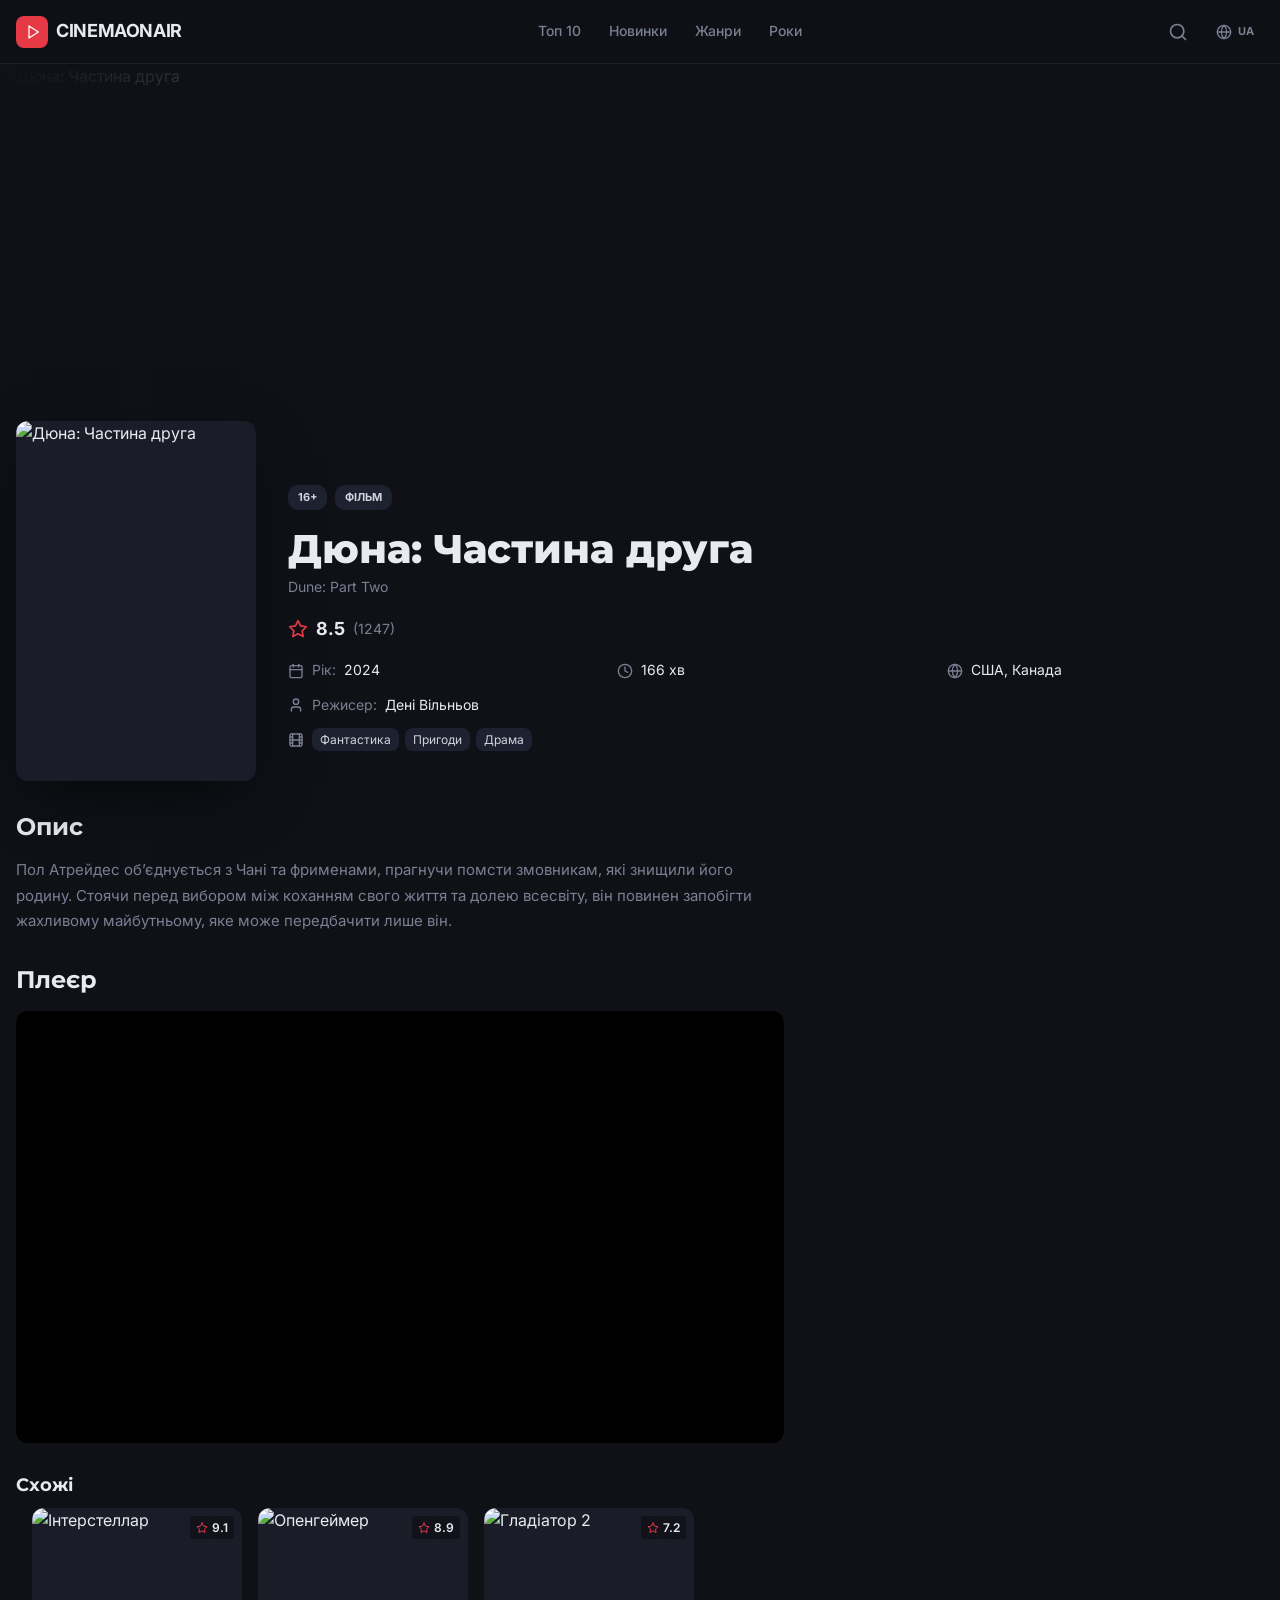
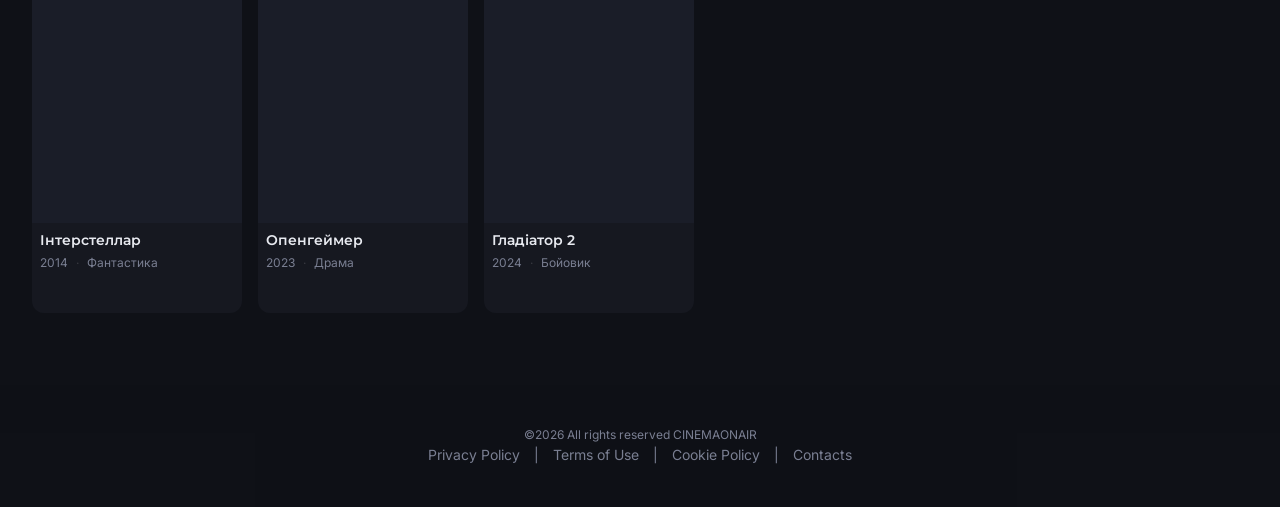
==== commit 1139b84a: "Add new files" ====
--- a/movie.html
+++ b/movie.html
@@ -63,7 +63,7 @@
             <span class="movie-detail-rating-val">8.5</span>
             <span class="movie-detail-rating-count">(1247)</span>
           </div>
-          <span class="imdb-badge">IMDb 8.8</span>
+          
         </div>
 
         <!-- Meta grid -->
@@ -121,37 +121,7 @@
         <p class="movie-desc-text">Пол Атрейдес обʼєднується з Чані та фрименами, прагнучи помсти змовникам, які знищили його родину. Стоячи перед вибором між коханням свого життя та долею всесвіту, він повинен запобігти жахливому майбутньому, яке може передбачити лише він.</p>
       </div>
 
-      <!-- ACTORS -->
-      <div>
-        <h2 class="section-title" style="margin-bottom:1rem">Актори</h2>
-        <div class="actors-scroll scrollbar-hide">
-          <div class="actor-card">
-            <div class="actor-photo"><div class="actor-photo-placeholder">Т</div></div>
-            <p class="actor-name line-clamp-2">Тімоті Шаламе</p>
-            <p class="actor-role">Пол Атрейдес</p>
-          </div>
-          <div class="actor-card">
-            <div class="actor-photo"><div class="actor-photo-placeholder">З</div></div>
-            <p class="actor-name line-clamp-2">Зендая</p>
-            <p class="actor-role">Чані</p>
-          </div>
-          <div class="actor-card">
-            <div class="actor-photo"><div class="actor-photo-placeholder">Р</div></div>
-            <p class="actor-name line-clamp-2">Ребекка Фергюсон</p>
-            <p class="actor-role">Леді Джессіка</p>
-          </div>
-          <div class="actor-card">
-            <div class="actor-photo"><div class="actor-photo-placeholder">О</div></div>
-            <p class="actor-name line-clamp-2">Остін Батлер</p>
-            <p class="actor-role">Фейд-Раута</p>
-          </div>
-          <div class="actor-card">
-            <div class="actor-photo"><div class="actor-photo-placeholder">Х</div></div>
-            <p class="actor-name line-clamp-2">Хав'єр Бардем</p>
-            <p class="actor-role">Стілгар</p>
-          </div>
-        </div>
-      </div>
+      
 <!-- PLAYER -->
       <div>
         <h2 class="section-title" style="margin-bottom:1rem">Плеєр</h2>
@@ -167,7 +137,7 @@
         </div>
       
       </div>
-      <!-- USER RATING -->
+      <!-- USER RATING 
       <div>
         <h2 class="section-title" style="margin-bottom:1rem">Ваша оцінка</h2>
         <div class="rating-stars">
@@ -184,7 +154,7 @@
             <button class="rating-star interactive" data-value="10" onclick="rateMovie(1, 10)"><svg width="24" height="24"><use href="#icon-star"/></svg></button>
           </div>
         </div>
-      </div>
+      </div> -->
 
       <!-- SIMILAR -->
       <div class="movie-row">
--- a/css/style.css
+++ b/css/style.css
@@ -1099,3 +1099,24 @@
 height:100%;
 border:0;
 }
+.hero-video{
+  position:absolute;
+  top:0;
+  left:0;
+  width:100%;
+  height:100%;
+  overflow:hidden;
+  z-index:-1;
+}
+
+.hero-video iframe{
+  width:100vw;
+  height:56.25vw;
+  min-height:100vh;
+  min-width:177.77vh;
+  position:absolute;
+  top:50%;
+  left:50%;
+  transform:translate(-50%,-50%);
+  pointer-events:none;
+}
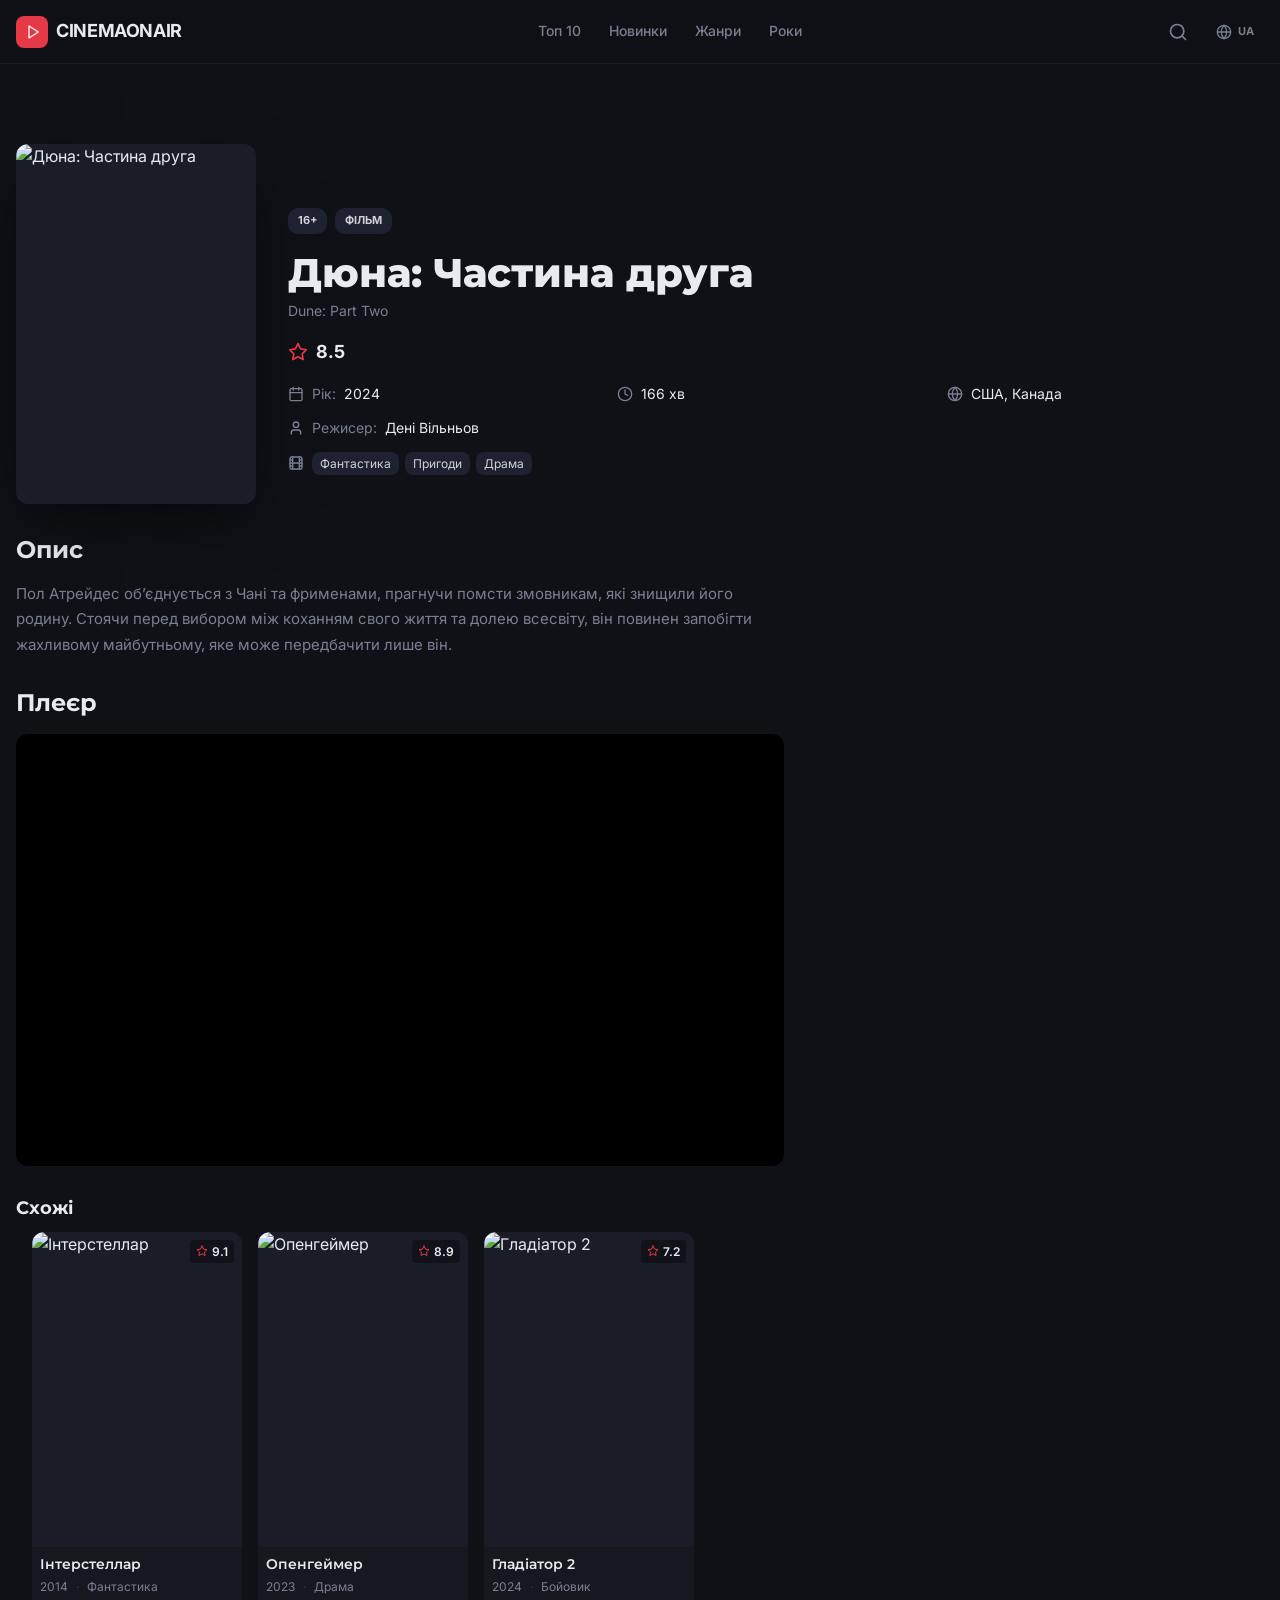
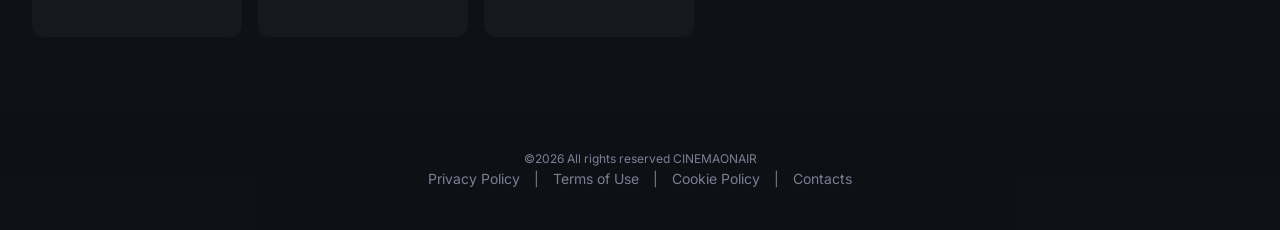
==== commit 05f539a7: "Add new files" ====
--- a/movie.html
+++ b/movie.html
@@ -30,12 +30,8 @@
 <div id="header-component"></div>
 
 <main class="main">
-  <!-- BACKDROP -->
-  <div class="movie-backdrop">
-    <img src="https://image.tmdb.org/t/p/original/628Dep6AxEtDxjZoGP78TsOxYbK.jpg" alt="Дюна: Частина друга">
-    <div class="movie-backdrop-overlay-bt"></div>
-    <div class="movie-backdrop-overlay-lr"></div>
-  </div>
+ 
+ 
 
   <div class="container">
     <div class="movie-detail">
@@ -61,7 +57,6 @@
           <div class="movie-detail-rating-star">
             <svg width="20" height="20" style="fill:var(--primary);color:var(--primary)"><use href="#icon-star"/></svg>
             <span class="movie-detail-rating-val">8.5</span>
-            <span class="movie-detail-rating-count">(1247)</span>
           </div>
           
         </div>
--- a/css/style.css
+++ b/css/style.css
@@ -1119,4 +1119,7 @@
   left:50%;
   transform:translate(-50%,-50%);
   pointer-events:none;
+}
+.movie-detail{
+  margin-top:80px;
 }
